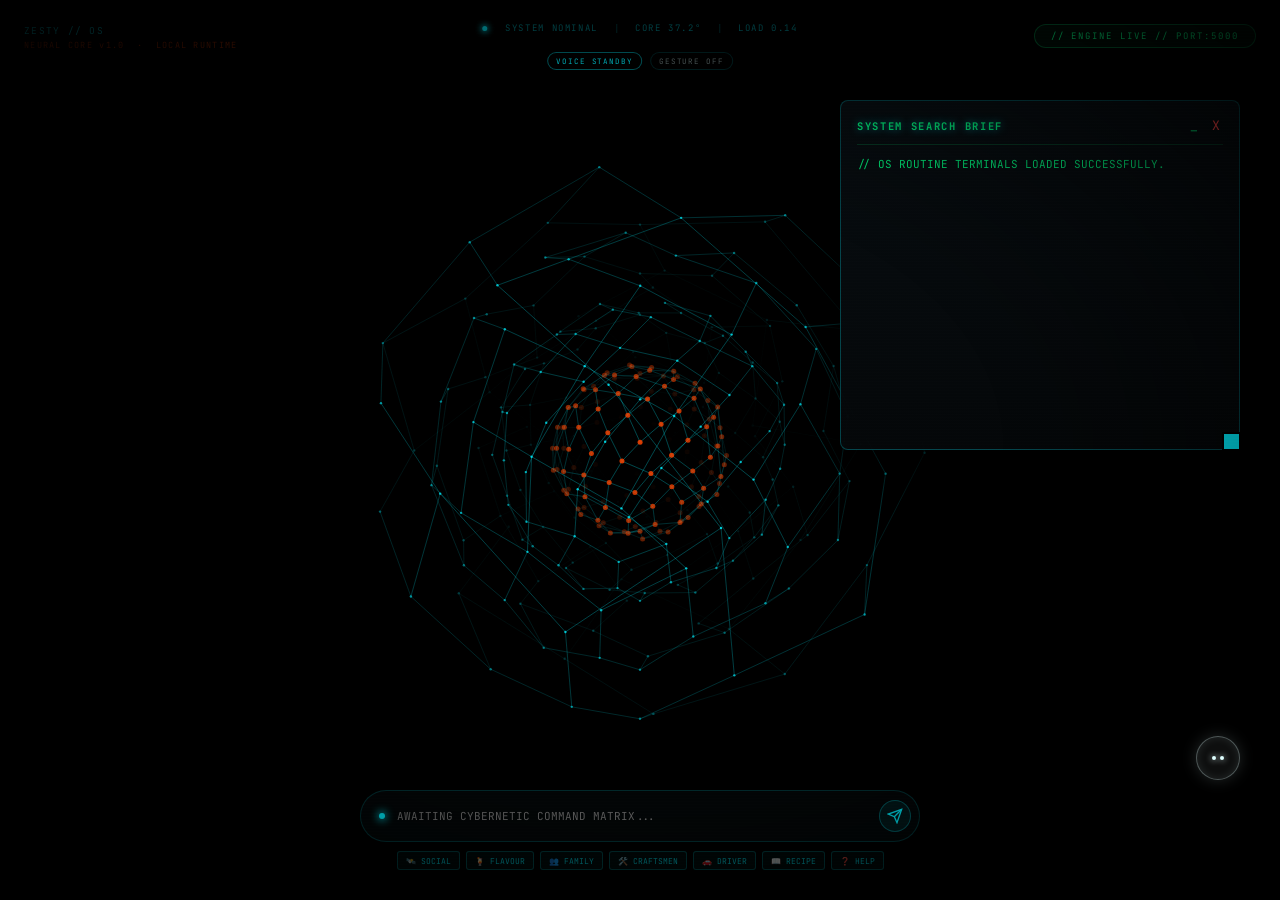
==== index.html @ 0edc316a "Initial Foundation Release v0.1" ====
<!DOCTYPE html>
<html lang="en">
<head>
<meta charset="UTF-8">
<meta name="viewport" content="width=device-width, initial-scale=1.0, maximum-scale=1.0, user-scalable=no">
<title>ZESTY OS // NEURAL CORE</title>
<link rel="stylesheet" href="https://cdnjs.cloudflare.com/ajax/libs/tailwindcss/2.2.19/tailwind.min.css">
<style>
  @import url('https://fonts.googleapis.com/css2?family=JetBrains+Mono:wght=100;200;300;400;500;600;700;800&family=Space+Mono:wght@400;700&display=swap');

  :root{
    --cyan: #00F0FF;
    --cyan-dim: #007A85;
    --coral: #FF4500;
    --coral-dim: #7A2200;
    --void: #000000;
  }

  *{ box-sizing: border-box; -webkit-tap-highlight-color: transparent; }

  html, body{
    margin:0; padding:0; width:100%; height:100%;
    background: var(--void); overflow: hidden;
    font-family: 'JetBrains Mono', 'Space Mono', monospace; font-size: 10px; color: #d8f6f8;
  }

  ::selection{ background: var(--cyan); color:#000; }

  .crt-overlay{
    position: fixed; inset:0; pointer-events:none; z-index: 60; mix-blend-mode: overlay; opacity:.5;
    background: repeating-linear-gradient(to bottom, rgba(255,255,255,0.028) 0px, rgba(255,255,255,0.028) 1px, transparent 1px, transparent 3px);
  }
  .vignette{ position: fixed; inset:0; pointer-events:none; z-index: 55; background: radial-gradient(ellipse at center, transparent 40%, rgba(0,0,0,0.85) 100%); }
  
  #meshCanvas{ position: fixed; inset:0; width:100%; height:100%; z-index: 1; display:block; pointer-events: none; }
  .hud-root{ position: fixed; inset:0; z-index: 10; perspective: 1800px; pointer-events:none; }
  .hud-root * { pointer-events: auto; } 

  .top-strip{
    position:absolute; top:22px; left:50%; transform: translateX(-50%);
    display:flex; align-items:center; gap:18px; font-size:9px; letter-spacing:.18em; color: rgba(0,240,255,0.55); opacity:.75; user-select:none;
  }
  .top-strip .divider{ width:1px; height:9px; background: rgba(0,240,255,0.25); }
  .pulse-dot{ width:5px; height:5px; border-radius:50%; background: var(--cyan); box-shadow: 0 0 6px 1px var(--cyan); animation: dotPulse 2.4s ease-in-out infinite; }
  @keyframes dotPulse { 0%, 100% { opacity: 1; transform: scale(1); } 50% { opacity: 0.4; transform: scale(0.8); } }

  .id-tag{ position:absolute; top:24px; left:24px; font-size:8.5px; letter-spacing:.15em; color: rgba(255,69,0,0.5); opacity:.7; user-select:none; }
  .id-tag .main{ color: rgba(0,240,255,0.7); font-size:9.5px; display:block; margin-bottom:2px;}

  .console-dock{ position:absolute; bottom: 30px; left:50%; transform: translateX(-50%); width: min(560px, 86vw); z-index: 20; }
  .console-capsule{
    display:flex; align-items:center; gap:10px; background: rgba(6,14,16,0.55); border: 1px solid rgba(0,240,255,0.18);
    border-radius: 999px; padding: 9px 8px 9px 18px; backdrop-filter: blur(20px);
  }
  .console-status-dot{ width:6px; height:6px; border-radius:50%; flex-shrink:0; background: var(--cyan); box-shadow: 0 0 8px 1px var(--cyan); animation: dotPulse 2s ease-in-out infinite; }
  #cmdInput{ flex:1; background:transparent; border:none; outline:none; color:#eafcff; font-family:'JetBrains Mono', monospace; font-size:11px; caret-color: var(--cyan); }
  .send-btn{ width:32px; height:32px; border-radius:50%; flex-shrink:0; background: rgba(0,240,255,0.08); border:1px solid rgba(0,240,255,0.3); display:flex; align-items:center; justify-content:center; cursor:pointer; color: var(--cyan); }

  .console-chip-row{ display:flex; align-items:center; justify-content:center; flex-wrap:wrap; gap:6px; margin-top:9px; }
  .console-chip{ font-size:8px; text-transform:uppercase; color: rgba(0,240,255,0.55); background: rgba(0,240,255,0.03); border: 1px solid rgba(0,240,255,0.18); border-radius: 3px; padding: 3.5px 8px; cursor:pointer; font-family: inherit; }
  .console-chip-row button:hover{ color: #fff; border-color: var(--cyan); }

  .subsystem-strip{ position:absolute; top:52px; left:50%; transform:translateX(-50%); display:flex; gap:8px; flex-wrap:wrap; justify-content:center; max-width:90vw; z-index:15; }
  .sys-chip{ font-size:7.5px; letter-spacing:.12em; padding:3px 8px; border:1px solid rgba(0,240,255,0.15); border-radius:999px; background:rgba(0,0,0,0.35); color:rgba(216,246,248,0.45); }
  .sys-chip.on{ color:var(--cyan); border-color:rgba(0,240,255,0.45); }
  
  .runtime-telemetry { position: absolute; top: 24px; right: 24px; font-size: 9px; letter-spacing: .22em; color: #00E676; border: 1px solid rgba(0,230,118,0.35); background: rgba(0,40,20,0.35); border-radius: 999px; padding: 5px 16px; pointer-events: none; }

  #zustyVoiceCore {
    width: 44px; height: 44px;
    background: rgba(224, 255, 255, 0.06);
    border: 1px solid rgba(224, 255, 255, 0.3);
    box-shadow: 0 0 15px rgba(224, 255, 255, 0.15), inset 0 0 10px rgba(224, 255, 255, 0.1);
    border-radius: 50%; display: inline-flex; flex-direction: column;
    align-items: center; justify-content: center; position: fixed; z-index: 9999999;
    right: 40px; bottom: 120px; cursor: grab; pointer-events: auto;
    backdrop-filter: blur(8px);
    transition: background 0.4s ease, box-shadow 0.4s ease, transform 0.3s ease;
  }
  #zustyVoiceCore:active { cursor: grabbing; }
  #zustyVoiceCore.state-listening { background: rgba(0, 240, 255, 0.15); box-shadow: 0 0 10px rgba(0, 240, 255, 0.18); transform: scale(1.1); }
  #zustyVoiceCore .orb-eyes { display: flex; justify-content: center; gap: 4px; }
  #zustyVoiceCore .orb-eyes span { width: 4px; height: 4px; background: #e0ffff; border-radius: 50%; box-shadow: 0 0 6px #e0ffff; display: inline-block; animation: blink 3.8s infinite ease-in-out; }
  @keyframes blink { 0%, 90%, 100% { transform: scaleY(1); opacity: 1; } 95% { transform: scaleY(0.1); opacity: 0.2; } }

  #zesty-taskbar { position: fixed; bottom: 34px; left: calc(50% + 285px); display: flex; gap: 6px; z-index: 1000; }
  .dock-item { background: rgba(6, 14, 16, 0.9); border: 1px solid var(--cyan); color: var(--cyan); padding: 4px 10px; font-size: 9px; font-family: monospace; cursor: pointer; border-radius: 4px; box-shadow: 0 0 6px rgba(0, 240, 255, 0.3); }

  /* ==================================================
     🛠️ DRAGGABLE & RESIZABLE PANELS CSS
     ================================================== */
  .panel {
    position: absolute;
    width: 400px;
    height: 350px; /* Default height */
    min-width: 300px;
    min-height: 250px;
    
    /* 🚀 NEW: DRAG TO RESIZE FEATURE */
    resize: both; 
    overflow: hidden; /* Required for resize to work */

    opacity: 0;
    visibility: hidden;
    transform: scale(0.95) translateY(10px);
    transition: opacity 0.3s ease, transform 0.3s cubic-bezier(0.175, 0.885, 0.32, 1.275), visibility 0.3s;
    background: linear-gradient(180deg, rgba(8,14,18,0.95), rgba(5,8,10,0.88));
    border: 1px solid rgba(0, 240, 255, 0.25);
    box-shadow: 0 24px 60px rgba(0,0,0,0.9);
    border-radius: 8px;
    padding: 16px;
    z-index: 500;
    backdrop-filter: blur(12px);
    display: flex;
    flex-direction: column;
  }

  /* Target the native resize handle color for a sci-fi look */
  .panel::-webkit-resizer {
    background-color: var(--cyan);
    outline: 2px solid var(--void);
  }

  .panel.is-visible {
    opacity: 1;
    visibility: visible;
    transform: scale(1) translateY(0);
  }

  .panel.is-dragging {
    transition: none !important; 
    transform: scale(1) !important;
  }

  /* Default Initial Spawning Locations */
  #panelSocial, #panelFlavour, #panelFamily { left: 40px; top: 100px; }
  #panelSearch, #panelCraftsmen, #panelRecipe, #panelDriver, #panelHelp { right: 40px; top: 100px; }

  .panel-header{ display:flex; align-items:center; justify-content:space-between; padding-bottom:10px; margin-bottom: 12px; border-bottom: 1px solid rgba(0, 240, 255, 0.2); cursor: grab; }
  .panel-header:active { cursor: grabbing; }
  .panel-header .title{ font-size: 10.5px; letter-spacing:.16em; font-weight:700; pointer-events: none; color: var(--cyan); text-shadow: 0 0 8px rgba(0,240,255,.6); }
  .window-controls { display: flex; gap: 8px; font-size: 13px; color: rgba(0, 240, 255, 0.6); user-select: none; z-index: 10; }
  .window-controls span { cursor: pointer; transition: color 0.2s; padding: 0 3px; }
  .window-controls span:hover { color: #ffffff; text-shadow: 0 0 6px var(--cyan); }

  .panel-content-vessel { flex: 1; overflow-y: auto; padding-right: 4px; pointer-events: auto; }
  .panel-content-vessel::-webkit-scrollbar { width: 3px; }
  .panel-content-vessel::-webkit-scrollbar-thumb { background: rgba(0,240,255,0.25); border-radius: 2px; }

  .zesty-progress-vessel { width: 100%; height: 4px; background: rgba(0, 240, 255, 0.1); border-radius: 2px; overflow: hidden; border: 1px solid rgba(0, 240, 255, 0.1); }
  .zesty-progress-fill { width: 65%; height: 100%; background: linear-gradient(90deg, var(--cyan), #00aeff); box-shadow: 0 0 6px var(--cyan); }

  /* 🛠️ VONDA MAX LASER SCAN ANIMATION */
  @keyframes scanLine { 0% { top: 0%; opacity: 0; } 10% { opacity: 1; } 90% { opacity: 1; } 100% { top: 100%; opacity: 0; } }
  .laser-scanner { position: absolute; left: 0; width: 100%; height: 2px; background: var(--cyan); box-shadow: 0 0 10px 2px var(--cyan); display: none; z-index: 10; }
  .scanning .laser-scanner { display: block; animation: scanLine 1.5s linear infinite; }
</style>
</head>
<body>

<canvas id="meshCanvas"></canvas>
<div class="vignette"></div>
<div class="crt-overlay"></div>

<div class="hud-root">
  <div class="id-tag"><span class="main">ZESTY // OS</span>NEURAL CORE v1.0 &nbsp;·&nbsp; LOCAL RUNTIME</div>

  <div class="top-strip">
    <span class="pulse-dot"></span><span id="systemStatusLabel">SYSTEM NOMINAL</span><span class="divider"></span>
    <span id="coreTempReadout">CORE 37.2&deg;</span><span class="divider"></span><span id="loadReadout">LOAD 0.14</span>
  </div>

  <div class="subsystem-strip">
    <span class="sys-chip on" id="chipVoice">VOICE STANDBY</span><span class="sys-chip" id="chipGesture">GESTURE OFF</span>
  </div>

  <div class="runtime-telemetry">// ENGINE LIVE // PORT:5000</div>

  <!-- 👤 LEFT SIDE: SOCIAL MEDIA RADAR & VONDA MAX -->
  <div class="panel" id="panelSocial">
    <div class="panel-header" title="Drag me to move!">
      <span class="title">SOCIAL MEDIA RADAR</span>
      <div class="window-controls">
        <span onclick="minimizeZestyPanel('panelSocial', 'SOCIAL')">-</span>
        <span onclick="closeZestyPanel('panelSocial')">x</span>
      </div>
    </div>
    <div class="panel-content-vessel">
      <div style="display:flex; justify-content: space-between; border-bottom:1px solid rgba(0,240,255,0.2); margin-bottom:12px; padding-bottom:6px;">
        <span style="font-size:8px; color:rgba(0,240,255,0.6); letter-spacing:1px;">DATA SOURCE: <span id="radar-source" style="color:#fff;">AWAITING QUERY...</span></span>
        <span style="font-size:8px; color:#00E676; letter-spacing:1px;" id="radar-status">IDLE</span>
      </div>
      <div style="display: grid; grid-template-columns: 1fr 85px; gap: 14px; align-items: center; margin-bottom: 10px;">
        <div style="font-family: 'JetBrains Mono', monospace; font-size: 10px; color: #e0f7fa; line-height: 1.8;">
          <div style="display:flex; justify-content:space-between;"><span style="color: rgba(216,246,248,0.45);">FOLLOWER DELTA</span><span style="font-weight:700;">+128</span></div>
          <div style="display:flex; justify-content:space-between; margin-bottom: 6px;"><span style="color: rgba(216,246,248,0.45);">ENGAGEMENT RATE</span><span style="font-weight:700;">4.87%</span></div>
          <div class="zesty-progress-vessel"><div class="zesty-progress-fill"></div></div>
        </div>
        <div id="social-photo-frame" style="position: relative; width: 85px; height: 95px; border: 1px solid rgba(0, 240, 255, 0.4); background: rgba(0, 240, 255, 0.03); border-radius: 4px; overflow: hidden; display: flex; align-items: center; justify-content: center;">
          <img id="socialTargetPhoto" src="" style="display: none; width: 100%; height: 100%; object-fit: cover; filter: contrast(1.25) brightness(0.95) sepia(1) hue-rotate(145deg); mix-blend-mode: screen;">
          <div class="laser-scanner"></div> <!-- VONDA MAX LASER -->
          <div style="position: absolute; bottom: 4px; display: flex; gap: 3px; z-index: 5;">
            <span style="font-size: 7px; padding: 1px 3px; background: rgba(6,18,28,0.85); border: 1px solid rgba(0,240,255,0.3); color: rgba(0,240,255,0.65);">IG</span>
          </div>
        </div>
      </div>
      <hr style="border: none; border-top: 1px solid rgba(0, 240, 255, 0.15); margin: 10px 0;">
      <div id="socialContentArea" style="font-family: 'JetBrains Mono', monospace; font-size: 11px; line-height: 1.6; color: #e0f7fa;">
        <span style="color: rgba(0, 240, 255, 0.45)">// ZESTY INTELLIGENCE SYSTEMS ONLINE... AWAITING CORE SYNC.</span>
      </div>
    </div>
  </div>

  <!-- 🔍 RIGHT SIDE: SYSTEM SEARCH BRIEF -->
  <div class="panel is-visible" id="panelSearch">
    <div class="panel-header" style="border-color: rgba(0, 230, 118, 0.18);" title="Drag me to move!">
      <span class="title" style="color: #00E676;">SYSTEM SEARCH BRIEF</span>
      <div class="window-controls" style="color: #00E676;">
        <span onclick="minimizeZestyPanel('panelSearch', 'SEARCH')">_</span>
        <span style="color: #ff4646;" onclick="closeZestyPanel('panelSearch')">X</span>
      </div>
    </div>
    <div class="panel-content-vessel" id="searchBriefBody" style="color: #e8f5e9; font-size:11px;">
      <span style="color: #00E676">// OS ROUTINE TERMINALS LOADED SUCCESSFULLY.</span>
    </div>
  </div>

  <!-- CORE DOCK PILLARS -->
  <div class="panel" id="panelFlavour">
    <div class="panel-header" title="Drag me to move!"><span class="title">FLAVOUR DNA MATRIX</span><span style="cursor:pointer; color:var(--cyan);" onclick="closeZestyPanel('panelFlavour')">X</span></div>
    <div class="panel-content-vessel" id="flavourContentArea" style="color:#fff; font-size:11px;">// STANDBY FOR SENSORY ENGINE INJECTION...</div>
  </div>

  <div class="panel" id="panelFamily">
    <div class="panel-header" style="border-color:rgba(123,47,247,0.2);" title="Drag me to move!"><span class="title" style="color:#7b2ff7;">FAMILY NETWORK NODE</span><span style="cursor:pointer; color:#7b2ff7;" onclick="closeZestyPanel('panelFamily')">X</span></div>
    <div class="panel-content-vessel" id="familyContentArea" style="color:#fff; font-size:11px;">// STANDBY FOR CORE SYNC...</div>
  </div>

  <div class="panel" id="panelDriver">
    <div class="panel-header" style="border-color:rgba(255,234,0,0.2);" title="Drag me to move!"><span class="title" style="color:#ffea00;">DRIVER AUTOMATION</span><span style="cursor:pointer; color:#ffea00;" onclick="closeZestyPanel('panelDriver')">X</span></div>
    <div class="panel-content-vessel" id="driverContentArea" style="color:#fff; font-size:11px;">// AUTOMATION SYSTEMS STANDBY...</div>
  </div>

  <div class="panel" id="panelRecipe">
    <div class="panel-header" title="Drag me to move!"><span class="title">RECIPE MATRIX</span><span style="cursor:pointer; color:var(--cyan);" onclick="closeZestyPanel('panelRecipe')">X</span></div>
    <div class="panel-content-vessel" id="recipeContentArea" style="color:#fff; font-size:11px;">// RECIPE ENGINE STANDBY...</div>
  </div>

  <div class="panel" id="panelCraftsmen">
    <div class="panel-header" title="Drag me to move!"><span class="title">CRAFTSMEN NODE</span><span style="cursor:pointer; color:var(--cyan);" onclick="closeZestyPanel('panelCraftsmen')">X</span></div>
    <div class="panel-content-vessel" id="craftsmenContentArea" style="color:#fff; font-size:11px;">// CRAFTSMEN SYSTEMS STANDBY...</div>
  </div>

  <!-- 💡 THE HELP PANEL -->
  <div class="panel" id="panelHelp">
    <div class="panel-header" title="Drag me to move!">
      <span class="title" style="color:var(--cyan);">SYSTEM DIRECTORY & HELP</span>
      <div class="window-controls"><span onclick="minimizeZestyPanel('panelHelp', 'HELP')">-</span><span style="color:#ff4646;" onclick="closeZestyPanel('panelHelp')">X</span></div>
    </div>
    <div class="panel-content-vessel" style="color:#fff;">
      <div style="color:var(--cyan); font-size:8.5px; margin-bottom:4px; letter-spacing:1px;">VOICE COMMANDS</div>
      <p style="color:rgba(216,246,248,0.6); font-size:10px; margin-bottom:12px; line-height:1.5;">Tap the floating orb and say:<br>- "Open Social Radar"<br>- "Show Flavour DNA"</p>
      
      <div style="color:var(--cyan); font-size:8.5px; margin-bottom:4px; letter-spacing:1px;">VONDA MAX PROTOCOL</div>
      <p style="color:rgba(216,246,248,0.6); font-size:10px; margin-bottom:12px; line-height:1.5;">Live biometric facial scanning and universal social data extraction is fully armed.</p>

      <div style="color:var(--cyan); font-size:8.5px; margin-bottom:4px; letter-spacing:1px;">SYSTEM ARCHITECTURE</div>
      <p style="color:rgba(216,246,248,0.6); font-size:10px; line-height:1.5;">Zesty Neural Engine v1.0<br>Universal AI Adapter: ONLINE<br>Fibonacci Render: STABLE<br>Drag & Resize: ACTIVE</p>
    </div>
  </div>
</div>

<div class="console-dock">
  <div class="console-capsule" id="zestyConsoleCapsule">
    <div class="console-status-dot"></div>
    <input type="text" id="cmdInput" placeholder="AWAITING CYBERNETIC COMMAND MATRIX..." autocomplete="off">
    <div class="send-btn" id="sendBtn"><svg stroke="currentColor" fill="none" stroke-width="2" viewBox="0 0 24 24" height="16" width="16"><line x1="22" y1="2" x2="11" y2="13"></line><polygon points="22 2 15 22 11 13 2 9 22 2"></polygon></svg></div>
  </div>
  <div class="console-chip-row">
    <button class="console-chip" onclick="executeLocalOSRoute('social')">🛰️ SOCIAL</button>
    <button class="console-chip" onclick="executeLocalOSRoute('flavour')">🍹 FLAVOUR</button>
    <button class="console-chip" onclick="executeLocalOSRoute('family')">👥 FAMILY</button>
    <button class="console-chip" onclick="executeLocalOSRoute('craftsmen')">🛠️ CRAFTSMEN</button>
    <button class="console-chip" onclick="executeLocalOSRoute('driver')">🚗 DRIVER</button>
    <button class="console-chip" onclick="executeLocalOSRoute('recipe')">📖 RECIPE</button>
    <button class="console-chip" onclick="executeLocalOSRoute('help')">❓ HELP</button>
  </div>
</div>

<div id="zesty-taskbar"></div>
<div id="zustyVoiceCore"><div class="orb-eyes"><span></span><span></span></div></div>

<script>
  // ==========================================
  // ORIGINAL FIBONACCI SPHERE CANVAS RENDERER
  // ==========================================
  const canvas = document.getElementById('meshCanvas');
  const ctx = canvas.getContext('2d');
  let W = window.innerWidth, H = window.innerHeight; canvas.width = W; canvas.height = H;
  window.addEventListener('resize', () => { W = window.innerWidth; H = window.innerHeight; canvas.width = W; canvas.height = H; });

  const NUM_SHELLS = 4;
  const NODES_PER_SHELL = [140, 110, 80, 46]; 
  const SHELL_RADII_FACTORS = [0.34, 0.58, 0.82, 1.05]; 

  let nodes = []; let edges = [];
  let rotY = 0, rotX = 0.32; let targetRotX = 0.32;
  let throbEnergy = 0; let throbTime = 0; let idlePulseTime = 0;     

  function fibonacciSpherePoints(n){
    const pts = []; const gAngle = Math.PI * (3 - Math.sqrt(5)); 
    for(let i=0;i<n;i++){
      const y = 1 - (i / (n - 1)) * 2; const radiusAtY = Math.sqrt(Math.max(0,1 - y*y)); const theta = gAngle * i;
      pts.push({ x: Math.cos(theta) * radiusAtY, y: y, z: Math.sin(theta) * radiusAtY });
    }
    return pts;
  }

  function buildMesh(){
    nodes = []; edges = []; let idOffset = 0;
    for(let s=0; s<NUM_SHELLS; s++){
      const count = NODES_PER_SHELL[s]; const pts = fibonacciSpherePoints(count); const rFactor = SHELL_RADII_FACTORS[s];
      pts.forEach((p, i) => {
        nodes.push({ id: idOffset + i, shell: s, bx: p.x, by: p.y, bz: p.z, rFactor: rFactor, phase: Math.random() * Math.PI * 2, throbPhase: Math.random() * Math.PI * 2 });
      });
      const shellNodes = nodes.slice(idOffset, idOffset + count);
      for(let i=0;i<shellNodes.length;i++){
        const a = shellNodes[i]; const dists = [];
        for(let j=0;j<shellNodes.length;j++){
          if(i===j) continue; const b = shellNodes[j]; const dx=a.bx-b.bx, dy=a.by-b.by, dz=a.bz-b.bz; dists.push({ j, d: dx*dx+dy*dy+dz*dz });
        }
        dists.sort((p,q)=>p.d-q.d);
        for(let k=0;k<Math.min(s===0?4:3, dists.length);k++){
          const gj = shellNodes[dists[k].j].id; if(a.id < gj) edges.push({ a: a.id, b: gj });
        }
      }
      idOffset += count;
    }
  }
  buildMesh();

  function project(node, cx, cy, baseR){
    const cosY = Math.cos(rotY), sinY = Math.sin(rotY); const cosX = Math.cos(rotX), sinX = Math.sin(rotX);
    let x1 = node.bx*cosY - node.bz*sinY; let z1 = node.bx*sinY + node.bz*cosY;
    let y1 = node.by*cosX - z1*sinX; let z2 = node.by*sinX + z1*cosX;
    const dynamicRadius = baseR * node.rFactor * (1 + Math.sin(idlePulseTime*0.9 + node.phase)*0.035 + Math.sin(throbTime*9 + node.throbPhase)*throbEnergy*0.14);
    const scale = 480 / (480 - z2 * dynamicRadius * 0.55);
    return { sx: cx + x1 * dynamicRadius * scale, sy: cy + y1 * dynamicRadius * scale, sz: z2, scale, shell: node.shell };
  }

  let lastT = performance.now();
  function render(now){
    const dt = Math.min(0.05, (now - lastT)/1000); lastT = now;
    idlePulseTime += dt; throbTime += dt; rotY += 0.00062 * (dt*60);
    rotX += (targetRotX - rotX) * 0.02; targetRotX = 0.32 + Math.sin(now*0.00018) * 0.09;
    if(throbEnergy > 0) throbEnergy *= Math.pow(0.045, dt); ctx.clearRect(0,0,W,H);
    
    const cx = W/2, cy = H/2; const baseR = Math.min(W,H) * 0.28; const projected = nodes.map(n => project(n, cx, cy, baseR));
    const orb = document.getElementById('zustyVoiceCore');
    let lineStyle = "rgba(0, 240, 255, "; 
    if (orb && orb.classList.contains('state-listening')) lineStyle = "rgba(0, 255, 242, ";

    edges.forEach(e => {
      const A = projected[e.a], B = projected[e.b];
      if(A && B){ let alpha = Math.pow(((A.sz + B.sz)/2 + 1)/2, 1.6) * 0.30; ctx.strokeStyle = lineStyle + alpha + ")"; ctx.beginPath(); ctx.moveTo(A.sx, A.sy); ctx.lineTo(B.sx, B.sy); ctx.stroke(); }
    });
    projected.sort((a,b)=>a.sz - b.sz).forEach(p => {
      let alpha = Math.pow((p.sz + 1)/2, 1.3) * 0.85; ctx.fillStyle = p.shell === 0 ? `rgba(255, 69, 0, ${alpha})` : `rgba(0, 240, 255, ${alpha})`;
      ctx.beginPath(); ctx.arc(p.sx, p.sy, p.shell===0 ? 2.5 : 1.2, 0, Math.PI*2); ctx.fill();
    });
    requestAnimationFrame(render);
  }
  requestAnimationFrame(render);

  // ==========================================
  // HUD UI LOGIC: ORB DRAGGING & VOICE
  // ==========================================
  function initOrbDragging(){
    const orb = document.getElementById('zustyVoiceCore'); if(!orb) return;
    let isDragging = false; let startX = 0, startY = 0, initialX = 0, initialY = 0;
    orb.addEventListener('mousedown', (e) => {
        isDragging = true; orb.style.cursor = 'grabbing'; startX = e.clientX; startY = e.clientY;
        const rect = orb.getBoundingClientRect(); initialX = rect.left; initialY = rect.top; 
        orb.style.right = 'auto'; orb.style.bottom = 'auto'; e.preventDefault();
    });
    window.addEventListener('mousemove', (e) => {
        if (!isDragging) return;
        let nextLeft = Math.max(0, Math.min(initialX + (e.clientX - startX), window.innerWidth - orb.offsetWidth));
        let nextTop = Math.max(0, Math.min(initialY + (e.clientY - startY), window.innerHeight - orb.offsetHeight));
        orb.style.left = nextLeft + 'px'; orb.style.top = nextTop + 'px';
    });
    window.addEventListener('mouseup', () => { if (isDragging) { isDragging = false; orb.style.cursor = 'grab'; } });
    
    // Voice Command Activation Note: Requires user click to start listening
    orb.addEventListener('click', () => {
        const SR = window.SpeechRecognition || window.webkitSpeechRecognition; 
        if (!SR) { alert("Voice commands not supported in this browser. Please use Chrome."); return; }
        if (!window.zestyRecognitionInstance) {
            window.zestyRecognitionInstance = new SR(); window.zestyRecognitionInstance.continuous = true;
            window.zestyRecognitionInstance.interimResults = true; window.zestyRecognitionInstance.lang = 'en-IN';
            window.zestyRecognitionInstance.onstart = () => { window.zestySpeechActive = true; orb.classList.add('state-listening'); };
            window.zestyRecognitionInstance.onresult = (event) => {
                const lastResult = event.results[event.results.length - 1];
                const cmdInput = document.getElementById('cmdInput'); if (cmdInput) cmdInput.value = lastResult[0].transcript;
                if (lastResult.isFinal) { sendToZestyBackend(lastResult[0].transcript.trim()); if (cmdInput) cmdInput.value = ''; }
            };
            window.zestyRecognitionInstance.onend = () => { if (window.zestySpeechActive) window.zestyRecognitionInstance.start(); else orb.classList.remove('state-listening'); };
        }
        if (window.zestySpeechActive) { window.zestySpeechActive = false; window.zestyRecognitionInstance.stop(); } else { window.zestySpeechActive = true; window.zestyRecognitionInstance.start(); }
    });
  }

  // ==========================================
  // 🔧 REPAIR: BACKEND COMMUNICATION BRIDGE
  // sendToZestyBackend was called by SpeechRecognition.onresult
  // and referenced by the console send button, but was never
  // defined anywhere in this file. That is why voice commands
  // threw "sendToZestyBackend is not defined" and the console
  // send button / Enter key did nothing at all.
  // ==========================================
  async function sendToZestyBackend(commandText) {
    if (!commandText || !commandText.trim()) return;

    const statusLabel = document.getElementById('systemStatusLabel');
    if (statusLabel) statusLabel.innerText = "PROCESSING...";

    try {
      const response = await fetch('/ask_hermes', {
        method: 'POST',
        headers: { 'Content-Type': 'application/json' },
        body: JSON.stringify({ user_input: commandText })
      });

      if (!response.ok) throw new Error(`Backend responded with status ${response.status}`);

      const data = await response.json();
      handleZestyOSResponse(data);
    } catch (err) {
      console.error('ZESTY OS backend error:', err);
      const cArea = document.getElementById('searchBriefBody');
      if (cArea) triggerZestyTypewriter(cArea, "// ERROR: CORE UPLINK FAILED. " + err.message);
    } finally {
      if (statusLabel) statusLabel.innerText = "SYSTEM NOMINAL";
    }
  }

  // Wire the console send button + Enter key to the same bridge.
  // These elements existed in the HTML with no listeners attached.
  (function initZestyConsoleInput(){
    const cmdInput = document.getElementById('cmdInput');
    const sendBtn = document.getElementById('sendBtn');
    if (!cmdInput || !sendBtn) return;

    const submitCommand = () => {
      const text = cmdInput.value.trim();
      if (!text) return;
      sendToZestyBackend(text);
      cmdInput.value = '';
    };

    sendBtn.addEventListener('click', submitCommand);
    cmdInput.addEventListener('keydown', (e) => { if (e.key === 'Enter') submitCommand(); });
  })();

  // ==========================================
  // HUD UI LOGIC: PERFECT 360 DRAGGABLE PANELS
  // ==========================================
  function focusZestyPanel(activeId) {
    document.querySelectorAll('.panel').forEach(p => { p.style.zIndex = "500"; });
    const activePanel = document.getElementById(activeId); if(activePanel) { activePanel.style.zIndex = "99999"; }
  }

  function makePanelDraggable(panelId) {
    const panel = document.getElementById(panelId); const header = panel ? panel.querySelector('.panel-header') : null;
    if (!panel || !header) return;

    let isDragging = false; let offsetX = 0, offsetY = 0;

    const startDrag = (e) => {
        if (e.target.closest('.window-controls')) return; 
        isDragging = true; focusZestyPanel(panelId); 
        
        const rect = panel.getBoundingClientRect();
        panel.style.left = rect.left + 'px'; panel.style.top = rect.top + 'px';
        panel.style.right = 'auto'; panel.style.bottom = 'auto';
        panel.classList.add('is-dragging'); 

        const clientX = e.touches ? e.touches[0].clientX : e.clientX;
        const clientY = e.touches ? e.touches[0].clientY : e.clientY;
        offsetX = clientX - rect.left; offsetY = clientY - rect.top;
        e.preventDefault(); 
    };

    const onDrag = (e) => {
        if (!isDragging) return;
        const clientX = e.touches ? e.touches[0].clientX : e.clientX;
        const clientY = e.touches ? e.touches[0].clientY : e.clientY;
        let nextLeft = Math.max(0, Math.min(clientX - offsetX, window.innerWidth - panel.offsetWidth));
        let nextTop = Math.max(0, Math.min(clientY - offsetY, window.innerHeight - panel.offsetHeight));
        panel.style.left = nextLeft + 'px'; panel.style.top = nextTop + 'px';
    };

    const stopDrag = () => { if(isDragging) { isDragging = false; panel.classList.remove('is-dragging'); } };

    header.addEventListener('mousedown', startDrag); window.addEventListener('mousemove', onDrag); window.addEventListener('mouseup', stopDrag);
    header.addEventListener('touchstart', startDrag, {passive: false}); window.addEventListener('touchmove', onDrag, {passive: false}); window.addEventListener('touchend', stopDrag);
  }

  if(document.readyState === 'loading') { document.addEventListener('DOMContentLoaded', () => { initOrbDragging(); ['panelSocial', 'panelSearch', 'panelFlavour', 'panelFamily', 'panelDriver', 'panelRecipe', 'panelCraftsmen', 'panelHelp'].forEach(makePanelDraggable); }); } 
  else { initOrbDragging(); ['panelSocial', 'panelSearch', 'panelFlavour', 'panelFamily', 'panelDriver', 'panelRecipe', 'panelCraftsmen', 'panelHelp'].forEach(makePanelDraggable); }

  // ==========================================
  // GENERAL UI BEHAVIORS & ANIMATIONS
  // ==========================================
  function triggerZestyTypewriter(element, text, speed = 12) {
      element.innerHTML = ""; let i = 0; function type() { if (i < text.length) { element.innerHTML += text.charAt(i); i++; setTimeout(type, speed); } } type();
  }

  function minimizeZestyPanel(panelId, panelName) {
      const panel = document.getElementById(panelId); if (!panel) return; panel.classList.remove('is-visible');
      let taskbar = document.getElementById('zesty-taskbar');
      if (!document.getElementById(`dock-${panelId}`)) {
          const dockItem = document.createElement('div'); dockItem.id = `dock-${panelId}`; dockItem.className = 'dock-item'; dockItem.innerText = `📂 ${panelName}`;
          dockItem.onclick = function() { setTimeout(() => { panel.classList.add('is-visible'); focusZestyPanel(panelId); }, 50); dockItem.remove(); }; taskbar.appendChild(dockItem);
      }
  }
  
  function closeZestyPanel(panelId) {
      const panel = document.getElementById(panelId); if (panel) { panel.classList.remove('is-visible'); }
      const dockItem = document.getElementById(`dock-${panelId}`); if (dockItem) dockItem.remove();
  }

  function handleZestyOSResponse(data) {
    if (!data) return; throbEnergy = 1.6;

    const openTag = data.open_panel ? String(data.open_panel).trim() : "chat";

    // 🔧 REPAIR: main.py returns open_panel: "CLOSE" on stop/ruko/cancel.
    // This value previously matched nothing in the whitelist below and
    // fell through to the "panelSearch" default, so saying "stop" incorrectly
    // opened the search panel instead of closing whatever was open.
    if (openTag === "CLOSE") {
      document.querySelectorAll('.panel').forEach(p => p.classList.remove('is-visible'));
      return;
    }

    let targetPanelId = "panelSearch";
    if (["panelSocial", "panelFlavour", "panelFamily", "panelCraftsmen", "panelSearch", "panelDriver", "panelRecipe", "panelHelp"].includes(openTag)) targetPanelId = openTag;

    const targetPanel = document.getElementById(targetPanelId);
    if (targetPanel) {
      setTimeout(() => { targetPanel.classList.add('is-visible'); focusZestyPanel(targetPanelId); }, 50);

      // 🚨 VONDA MAX PROTOCOL 🚨
      if (targetPanelId === "panelSocial") {
        const contentArea = document.getElementById('socialContentArea'); const hudImg = document.getElementById('socialTargetPhoto');
        const photoFrame = document.getElementById('social-photo-frame'); const sourceLabel = document.getElementById('radar-source'); const statusLabel = document.getElementById('radar-status');

        if (contentArea && data.voice_text) {
          photoFrame.classList.add('scanning'); sourceLabel.style.color = "var(--cyan)"; sourceLabel.innerText = "SCANNING WEB VECTORS..."; statusLabel.innerText = "ACTIVE";
          contentArea.innerHTML = "<span style='color:var(--cyan)'>// VONDA MAX PROTOCOL INITIATED...</span>"; hudImg.style.display = 'none';

          setTimeout(() => {
            if (hudImg) { hudImg.src = data.target_image_url || "https://images.unsplash.com/photo-1544005313-94ddf0286df2?auto=format&fit=crop&w=150&q=80"; hudImg.style.display = 'block'; }
            photoFrame.classList.remove('scanning'); sourceLabel.style.color = "#FF4500"; sourceLabel.innerText = "INSTAGRAM / LINKEDIN MATCH"; statusLabel.style.color = "#FF4500"; statusLabel.innerText = "LOCKED";
            triggerZestyTypewriter(contentArea, data.voice_text);
          }, 1200);
        }
      } else {
        const cArea = document.getElementById( targetPanelId === "panelFlavour" ? 'flavourContentArea' : targetPanelId === "panelFamily" ? 'familyContentArea' : targetPanelId === "panelCraftsmen" ? 'craftsmenContentArea' : targetPanelId === "panelRecipe" ? 'recipeContentArea' : targetPanelId === "panelHelp" ? 'helpContentArea' : targetPanelId === "panelDriver" ? 'driverContentArea' : 'searchBriefBody' );
        if (cArea && data.voice_text) triggerZestyTypewriter(cArea, data.voice_text);
      }
    }
  }

  function executeLocalOSRoute(cmd) {
    const mapping = { social: 'panelSocial', flavour: 'panelFlavour', family: 'panelFamily', craftsmen: 'panelCraftsmen', driver: 'panelDriver', recipe: 'panelRecipe', help: 'panelHelp' };
    document.querySelectorAll('.panel').forEach(p => p.classList.remove('is-visible'));
    if (mapping[cmd]) { setTimeout(() => { handleZestyOSResponse({ open_panel: mapping[cmd], voice_text: `Opening ${cmd.toUpperCase()} matrix core cockpit metrics...` }); }, 150); } 
    else { setTimeout(() => { handleZestyOSResponse({ open_panel: 'panelSearch', voice_text: `Triggering execution global node layer for ${cmd}...` }); }, 150); }
  }
</script>
</body>
</html>
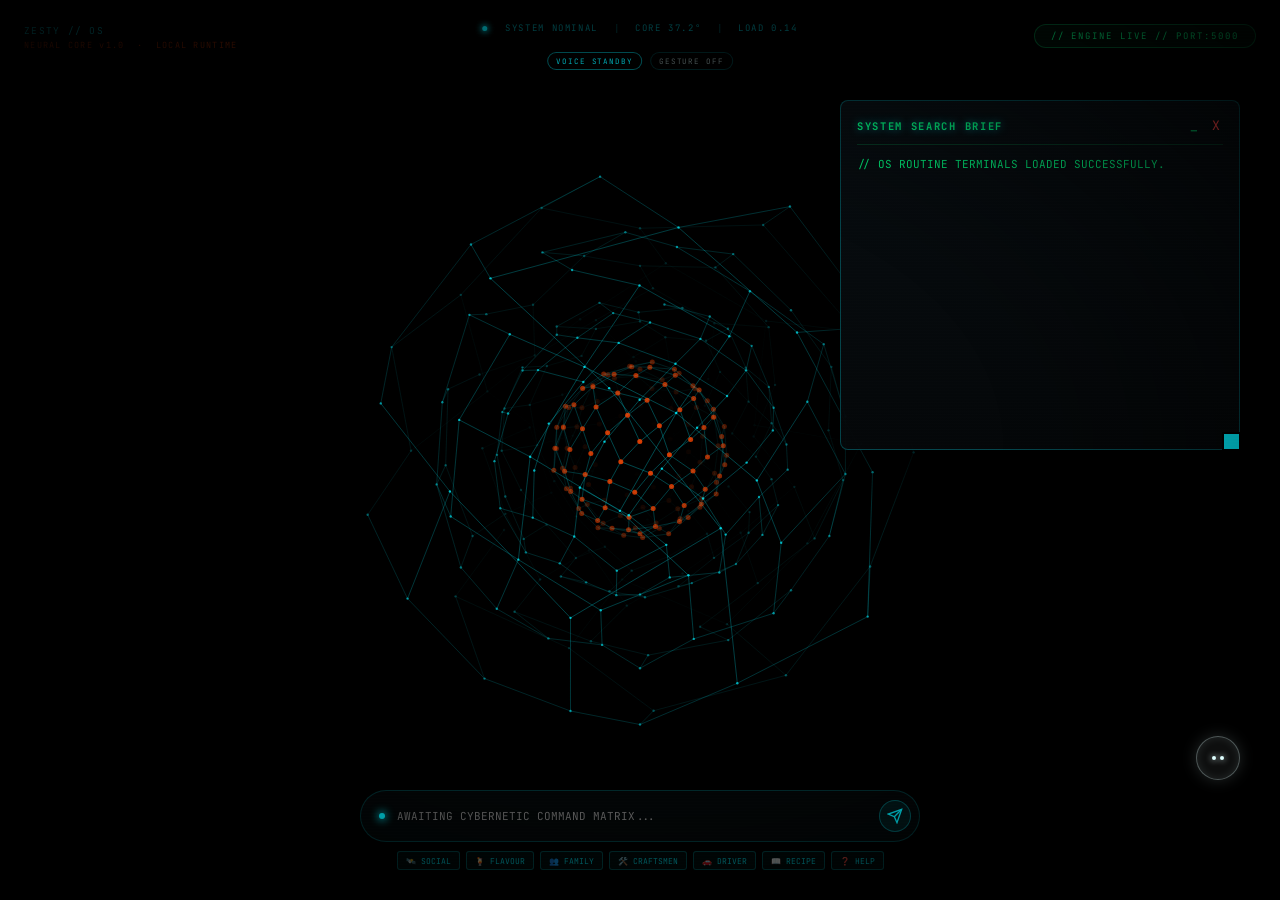
==== commit 90a11083: "Add OpenPersona runtime, Deep Probe, Saved Profiles Vault, and session continuity. Wire Chief identi" ====
--- a/index.html
+++ b/index.html
@@ -192,15 +192,15 @@
       </div>
       <div style="display: grid; grid-template-columns: 1fr 85px; gap: 14px; align-items: center; margin-bottom: 10px;">
         <div style="font-family: 'JetBrains Mono', monospace; font-size: 10px; color: #e0f7fa; line-height: 1.8;">
-          <div style="display:flex; justify-content:space-between;"><span style="color: rgba(216,246,248,0.45);">FOLLOWER DELTA</span><span style="font-weight:700;">+128</span></div>
-          <div style="display:flex; justify-content:space-between; margin-bottom: 6px;"><span style="color: rgba(216,246,248,0.45);">ENGAGEMENT RATE</span><span style="font-weight:700;">4.87%</span></div>
+          <div style="display:flex; justify-content:space-between;"><span style="color: rgba(216,246,248,0.45);">FOLLOWER DELTA</span><span id="socialFollowerDelta" style="font-weight:700;">+128</span></div>
+          <div style="display:flex; justify-content:space-between; margin-bottom: 6px;"><span style="color: rgba(216,246,248,0.45);">ENGAGEMENT RATE</span><span id="socialEngagementRate" style="font-weight:700;">4.87%</span></div>
           <div class="zesty-progress-vessel"><div class="zesty-progress-fill"></div></div>
         </div>
         <div id="social-photo-frame" style="position: relative; width: 85px; height: 95px; border: 1px solid rgba(0, 240, 255, 0.4); background: rgba(0, 240, 255, 0.03); border-radius: 4px; overflow: hidden; display: flex; align-items: center; justify-content: center;">
           <img id="socialTargetPhoto" src="" style="display: none; width: 100%; height: 100%; object-fit: cover; filter: contrast(1.25) brightness(0.95) sepia(1) hue-rotate(145deg); mix-blend-mode: screen;">
           <div class="laser-scanner"></div> <!-- VONDA MAX LASER -->
           <div style="position: absolute; bottom: 4px; display: flex; gap: 3px; z-index: 5;">
-            <span style="font-size: 7px; padding: 1px 3px; background: rgba(6,18,28,0.85); border: 1px solid rgba(0,240,255,0.3); color: rgba(0,240,255,0.65);">IG</span>
+            <span id="socialPlatformBadge" style="font-size: 7px; padding: 1px 3px; background: rgba(6,18,28,0.85); border: 1px solid rgba(0,240,255,0.3); color: rgba(0,240,255,0.65);">IG</span>
           </div>
         </div>
       </div>
@@ -418,6 +418,18 @@
   // threw "sendToZestyBackend is not defined" and the console
   // send button / Enter key did nothing at all.
   // ==========================================
+  function getZestySessionId() {
+    const storageKey = 'zesty_session_id';
+    let sessionId = localStorage.getItem(storageKey);
+    if (!sessionId) {
+      sessionId = (typeof crypto !== 'undefined' && crypto.randomUUID)
+        ? 'zesty-' + crypto.randomUUID()
+        : 'zesty-' + Date.now();
+      localStorage.setItem(storageKey, sessionId);
+    }
+    return sessionId;
+  }
+
   async function sendToZestyBackend(commandText) {
     if (!commandText || !commandText.trim()) return;
 
@@ -428,7 +440,10 @@
       const response = await fetch('/ask_hermes', {
         method: 'POST',
         headers: { 'Content-Type': 'application/json' },
-        body: JSON.stringify({ user_input: commandText })
+        body: JSON.stringify({
+          user_input: commandText,
+          session_id: getZestySessionId()
+        })
       });
 
       if (!response.ok) throw new Error(`Backend responded with status ${response.status}`);
@@ -530,6 +545,100 @@
       const dockItem = document.getElementById(`dock-${panelId}`); if (dockItem) dockItem.remove();
   }
 
+  // ==========================================
+  // ZESTY EVENT BUS — panel routing & Deep Probe hooks
+  // ==========================================
+  const ZestyEventBus = {
+    _listeners: {},
+    on(eventName, handler) {
+      if (!this._listeners[eventName]) this._listeners[eventName] = [];
+      this._listeners[eventName].push(handler);
+      return () => { this._listeners[eventName] = (this._listeners[eventName] || []).filter(h => h !== handler); };
+    },
+    emit(eventName, payload) {
+      (this._listeners[eventName] || []).forEach(handler => {
+        try { handler(payload); } catch (err) { console.error(`[ZestyEventBus] ${eventName}:`, err); }
+      });
+    }
+  };
+
+  const SOCIAL_PLATFORM_BADGES = { instagram: 'IG', linkedin: 'IN', x: 'X', twitter: 'X', facebook: 'FB', web: 'WEB' };
+
+  function applySocialProfileMetrics(socialProfile) {
+    const followerEl = document.getElementById('socialFollowerDelta');
+    const engagementEl = document.getElementById('socialEngagementRate');
+    const badgeEl = document.getElementById('socialPlatformBadge');
+    if (!socialProfile) return;
+
+    if (followerEl) {
+      followerEl.innerText = socialProfile.follower_delta
+        || (socialProfile.followers ? `+${socialProfile.followers}` : '+—');
+    }
+    if (engagementEl) {
+      engagementEl.innerText = socialProfile.engagement_rate
+        || (socialProfile.connections ? `${socialProfile.connections} conn` : '—');
+    }
+    if (badgeEl && socialProfile.platform) {
+      badgeEl.innerText = SOCIAL_PLATFORM_BADGES[socialProfile.platform] || socialProfile.platform.toUpperCase().slice(0, 3);
+    }
+  }
+
+  function populateSocialPanelFromProbe(data) {
+    const socialProfile = data.social_profile || data.deep_probe || null;
+    const contentArea = document.getElementById('socialContentArea');
+    const hudImg = document.getElementById('socialTargetPhoto');
+    const photoFrame = document.getElementById('social-photo-frame');
+    const sourceLabel = document.getElementById('radar-source');
+    const statusLabel = document.getElementById('radar-status');
+    if (!contentArea) return;
+
+    const panelText = (socialProfile && socialProfile.panel_text)
+      ? socialProfile.panel_text
+      : (data.voice_text || '');
+    const imageUrl = data.target_image_url
+      || (socialProfile && socialProfile.profile_image_url)
+      || null;
+
+    applySocialProfileMetrics(socialProfile);
+
+    if (photoFrame) photoFrame.classList.add('scanning');
+    if (sourceLabel) { sourceLabel.style.color = 'var(--cyan)'; sourceLabel.innerText = 'DEEP PROBE SCANNING...'; }
+    if (statusLabel) { statusLabel.style.color = '#00E676'; statusLabel.innerText = 'ACTIVE'; }
+    contentArea.innerHTML = "<span style='color:var(--cyan)'>// DEEP PROBE ENGINE — EXTRACTING SOCIAL VECTORS...</span>";
+    if (hudImg) hudImg.style.display = 'none';
+
+    setTimeout(() => {
+      if (hudImg) {
+        hudImg.src = imageUrl || 'https://images.unsplash.com/photo-1544005313-94ddf0286df2?auto=format&fit=crop&w=150&q=80';
+        hudImg.style.display = 'block';
+      }
+      if (photoFrame) photoFrame.classList.remove('scanning');
+      if (sourceLabel) {
+        sourceLabel.style.color = '#FF4500';
+        const imgSource = socialProfile && socialProfile.profile_image_source;
+        const imgConf = socialProfile && socialProfile.profile_image_confidence;
+        if (imgSource) {
+          sourceLabel.innerText = `${imgSource.toUpperCase()} PHOTO (${imgConf || 'low'})`;
+        } else {
+          sourceLabel.innerText = socialProfile && socialProfile.platform
+            ? `${socialProfile.platform.toUpperCase()} / WEB MATCH`
+            : 'INSTAGRAM / LINKEDIN MATCH';
+        }
+      }
+      if (statusLabel) { statusLabel.style.color = '#FF4500'; statusLabel.innerText = 'LOCKED'; }
+      triggerZestyTypewriter(contentArea, panelText);
+      ZestyEventBus.emit('deep-probe:populated', { socialProfile, panelText, imageUrl });
+    }, 1200);
+  }
+
+  ZestyEventBus.on('deep-probe:ready', (data) => {
+    populateSocialPanelFromProbe(data);
+    const panel = document.getElementById('panelSocial');
+    if (panel) {
+      setTimeout(() => { panel.classList.add('is-visible'); focusZestyPanel('panelSocial'); }, 50);
+    }
+  });
+
   function handleZestyOSResponse(data) {
     if (!data) return; throbEnergy = 1.6;
 
@@ -546,6 +655,11 @@
 
     let targetPanelId = "panelSearch";
     if (["panelSocial", "panelFlavour", "panelFamily", "panelCraftsmen", "panelSearch", "panelDriver", "panelRecipe", "panelHelp"].includes(openTag)) targetPanelId = openTag;
+
+    if (data.deep_probe || data.social_profile) {
+      ZestyEventBus.emit('deep-probe:ready', data);
+      return;
+    }
 
     const targetPanel = document.getElementById(targetPanelId);
     if (targetPanel) {
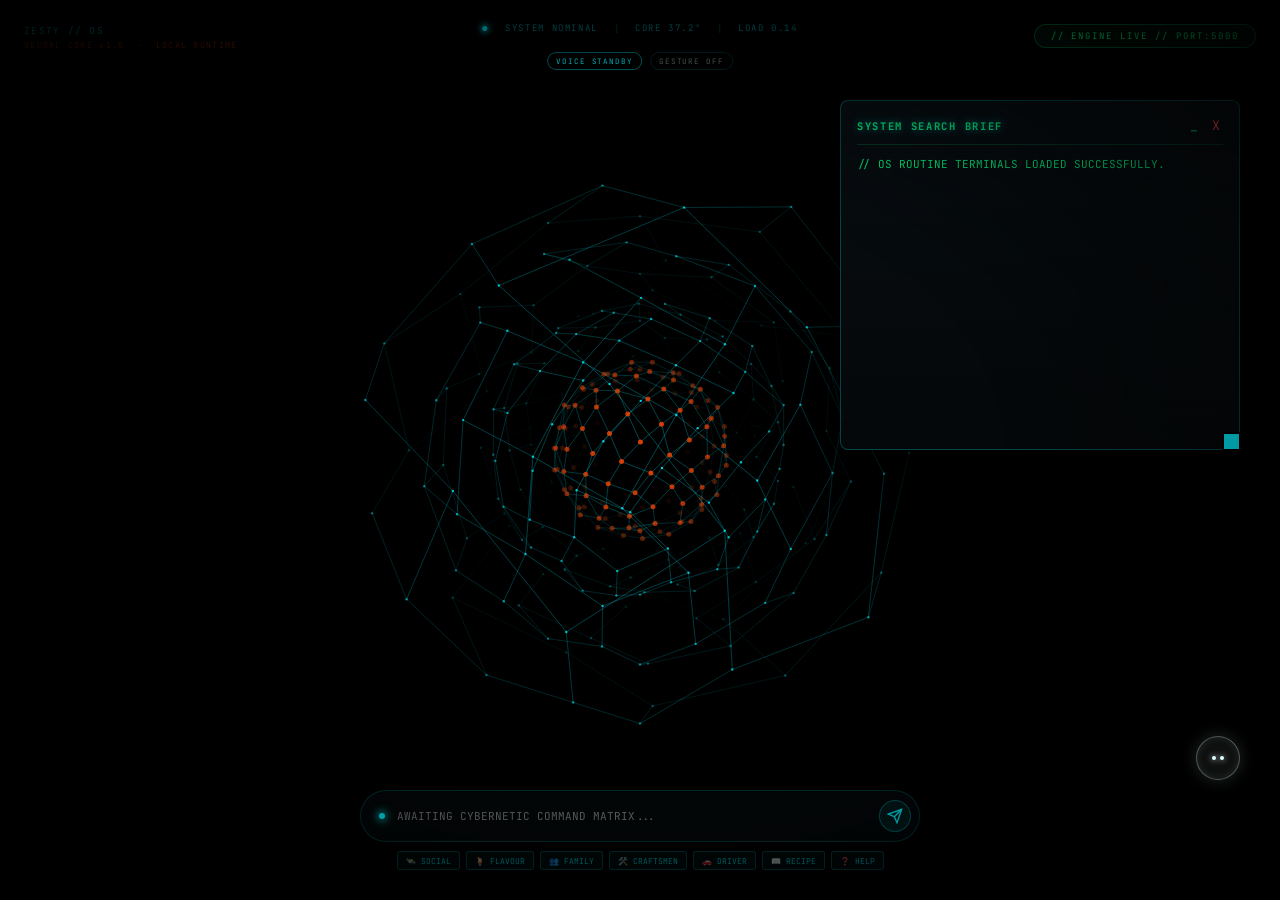
==== commit 319fe4c3: "Speed up social probe turns and cut TTS/UI latency. Skip duplicate search and Chroma on probe querie" ====
--- a/index.html
+++ b/index.html
@@ -528,7 +528,28 @@
   // GENERAL UI BEHAVIORS & ANIMATIONS
   // ==========================================
   function triggerZestyTypewriter(element, text, speed = 12) {
-      element.innerHTML = ""; let i = 0; function type() { if (i < text.length) { element.innerHTML += text.charAt(i); i++; setTimeout(type, speed); } } type();
+      if (!element || text == null) return;
+      const content = String(text);
+      if (content.length > 300) {
+          element.textContent = content;
+          return;
+      }
+      const effectiveSpeed = content.length > 150 ? 2 : speed;
+      element.innerHTML = "";
+      let i = 0;
+      function type() {
+          if (i < content.length) {
+              element.innerHTML += content.charAt(i);
+              i++;
+              setTimeout(type, effectiveSpeed);
+          }
+      }
+      type();
+  }
+
+  function setZestyPanelText(element, text) {
+      if (!element) return;
+      triggerZestyTypewriter(element, text || '', 2);
   }
 
   function minimizeZestyPanel(panelId, panelName) {
@@ -601,17 +622,18 @@
 
     applySocialProfileMetrics(socialProfile);
 
+    if (sourceLabel) { sourceLabel.style.color = 'var(--cyan)'; sourceLabel.innerText = 'DEEP PROBE ACTIVE'; }
+    if (statusLabel) { statusLabel.style.color = '#00E676'; statusLabel.innerText = 'LIVE'; }
+
+    setZestyPanelText(contentArea, panelText);
+
     if (photoFrame) photoFrame.classList.add('scanning');
-    if (sourceLabel) { sourceLabel.style.color = 'var(--cyan)'; sourceLabel.innerText = 'DEEP PROBE SCANNING...'; }
-    if (statusLabel) { statusLabel.style.color = '#00E676'; statusLabel.innerText = 'ACTIVE'; }
-    contentArea.innerHTML = "<span style='color:var(--cyan)'>// DEEP PROBE ENGINE — EXTRACTING SOCIAL VECTORS...</span>";
-    if (hudImg) hudImg.style.display = 'none';
+    if (hudImg) {
+      hudImg.src = imageUrl || 'https://images.unsplash.com/photo-1544005313-94ddf0286df2?auto=format&fit=crop&w=150&q=80';
+      hudImg.style.display = 'block';
+    }
 
     setTimeout(() => {
-      if (hudImg) {
-        hudImg.src = imageUrl || 'https://images.unsplash.com/photo-1544005313-94ddf0286df2?auto=format&fit=crop&w=150&q=80';
-        hudImg.style.display = 'block';
-      }
       if (photoFrame) photoFrame.classList.remove('scanning');
       if (sourceLabel) {
         sourceLabel.style.color = '#FF4500';
@@ -626,9 +648,8 @@
         }
       }
       if (statusLabel) { statusLabel.style.color = '#FF4500'; statusLabel.innerText = 'LOCKED'; }
-      triggerZestyTypewriter(contentArea, panelText);
       ZestyEventBus.emit('deep-probe:populated', { socialProfile, panelText, imageUrl });
-    }, 1200);
+    }, 400);
   }
 
   ZestyEventBus.on('deep-probe:ready', (data) => {
@@ -671,14 +692,19 @@
         const photoFrame = document.getElementById('social-photo-frame'); const sourceLabel = document.getElementById('radar-source'); const statusLabel = document.getElementById('radar-status');
 
         if (contentArea && data.voice_text) {
-          photoFrame.classList.add('scanning'); sourceLabel.style.color = "var(--cyan)"; sourceLabel.innerText = "SCANNING WEB VECTORS..."; statusLabel.innerText = "ACTIVE";
-          contentArea.innerHTML = "<span style='color:var(--cyan)'>// VONDA MAX PROTOCOL INITIATED...</span>"; hudImg.style.display = 'none';
-
+          if (photoFrame) photoFrame.classList.add('scanning');
+          if (sourceLabel) { sourceLabel.style.color = "var(--cyan)"; sourceLabel.innerText = "SCANNING..."; }
+          if (statusLabel) statusLabel.innerText = "ACTIVE";
+          setZestyPanelText(contentArea, data.voice_text);
+          if (hudImg) {
+            hudImg.src = data.target_image_url || "https://images.unsplash.com/photo-1544005313-94ddf0286df2?auto=format&fit=crop&w=150&q=80";
+            hudImg.style.display = 'block';
+          }
           setTimeout(() => {
-            if (hudImg) { hudImg.src = data.target_image_url || "https://images.unsplash.com/photo-1544005313-94ddf0286df2?auto=format&fit=crop&w=150&q=80"; hudImg.style.display = 'block'; }
-            photoFrame.classList.remove('scanning'); sourceLabel.style.color = "#FF4500"; sourceLabel.innerText = "INSTAGRAM / LINKEDIN MATCH"; statusLabel.style.color = "#FF4500"; statusLabel.innerText = "LOCKED";
-            triggerZestyTypewriter(contentArea, data.voice_text);
-          }, 1200);
+            if (photoFrame) photoFrame.classList.remove('scanning');
+            if (sourceLabel) { sourceLabel.style.color = "#FF4500"; sourceLabel.innerText = "INSTAGRAM / LINKEDIN MATCH"; }
+            if (statusLabel) { statusLabel.style.color = "#FF4500"; statusLabel.innerText = "LOCKED"; }
+          }, 400);
         }
       } else {
         const cArea = document.getElementById( targetPanelId === "panelFlavour" ? 'flavourContentArea' : targetPanelId === "panelFamily" ? 'familyContentArea' : targetPanelId === "panelCraftsmen" ? 'craftsmenContentArea' : targetPanelId === "panelRecipe" ? 'recipeContentArea' : targetPanelId === "panelHelp" ? 'helpContentArea' : targetPanelId === "panelDriver" ? 'driverContentArea' : 'searchBriefBody' );
